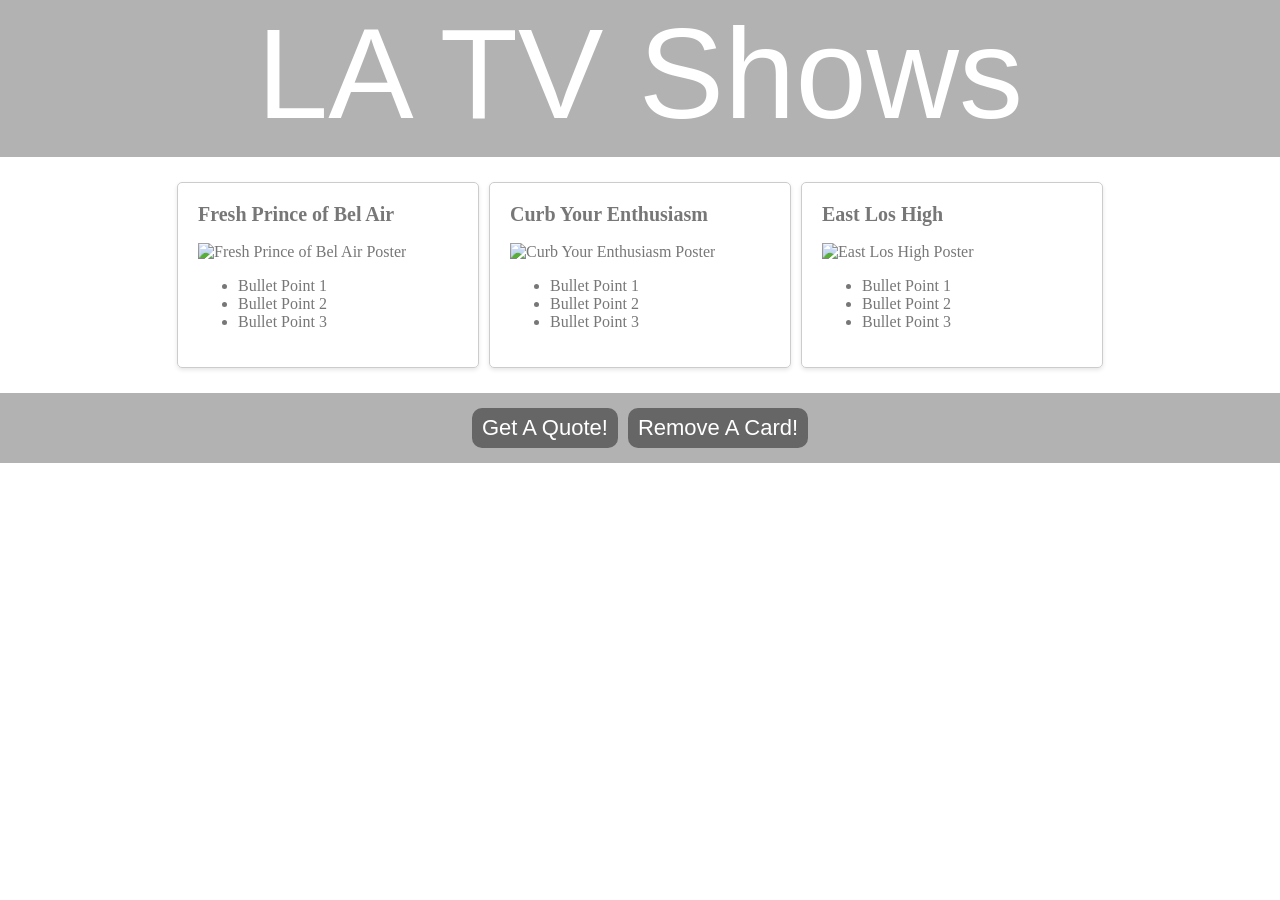
==== index.html @ cc1d1b3e "Initial commit" ====
<!doctype html>
<html>
  <head>
    <title>LA TV Shows | Home</title>
    <meta name="description" content="A Catalog of Shows Set in Los Angeles" />
    <link rel="stylesheet" href="style.css" />
    <script type="text/javascript" src="scripts.js"></script>
  </head>

  <body>
    <header class="main-header">
      <h1 class="title">LA TV Shows</h1>
    </header>
    <div id="card-container"></div>
    <div class="card" style="display: none">
      <div class="card-content">
        <h2>TV Show Title</h2>
        <img src="" alt="TV Show Poster" />
        <ul>
          <li>Bullet Point 1</li>
          <li>Bullet Point 2</li>
          <li>Bullet Point 3</li>
        </ul>
      </div>
    </div>
    <div class="footer">
      <button onclick="quoteAlert()">Get A Quote!</button>
      <button onclick="removeLastCard()">Remove A Card!</button>
    </div>
  </body>
</html>
---- style.css ----
html,
body {
  margin: 0;
  padding: 0;
}

.main-header {
  background-color: rgba(0, 0, 0, 0.3);
  padding-bottom: 10px;
}

.title {
  text-align: center;
  margin: 0;
  font-size: 8em;
  font-family: "Helvetica";
  font-weight: normal;
  color: white;
}

#card-container {
  display: flex;
  justify-content: center;
  margin: 20px;
}

.card {
  width: 300px;
  border: 1px solid #ccc;
  border-radius: 5px;
  box-shadow: 0 2px 4px rgba(0, 0, 0, 0.1);
  margin: 5px;
}

.card-content {
  padding: 20px;
  font-family: "Verdana";
  color: #777;
}

.card-content h2 {
  margin-top: 0;
  font-size: 20px;
}

.card img {
  width: 100%;
  height: auto;
}

.footer {
  display: flex;
  justify-content: center;
  background-color: rgba(0, 0, 0, 0.3);
  padding: 10px;
}

button {
  text-align: center;
  background-color: #666;
  border: none;
  padding-left: 10px;
  padding-right: 10px;
  height: 40px;
  border-radius: 10px;
  color: white;
  font-size: 22px;
  cursor: pointer;
  margin: 5px;
}
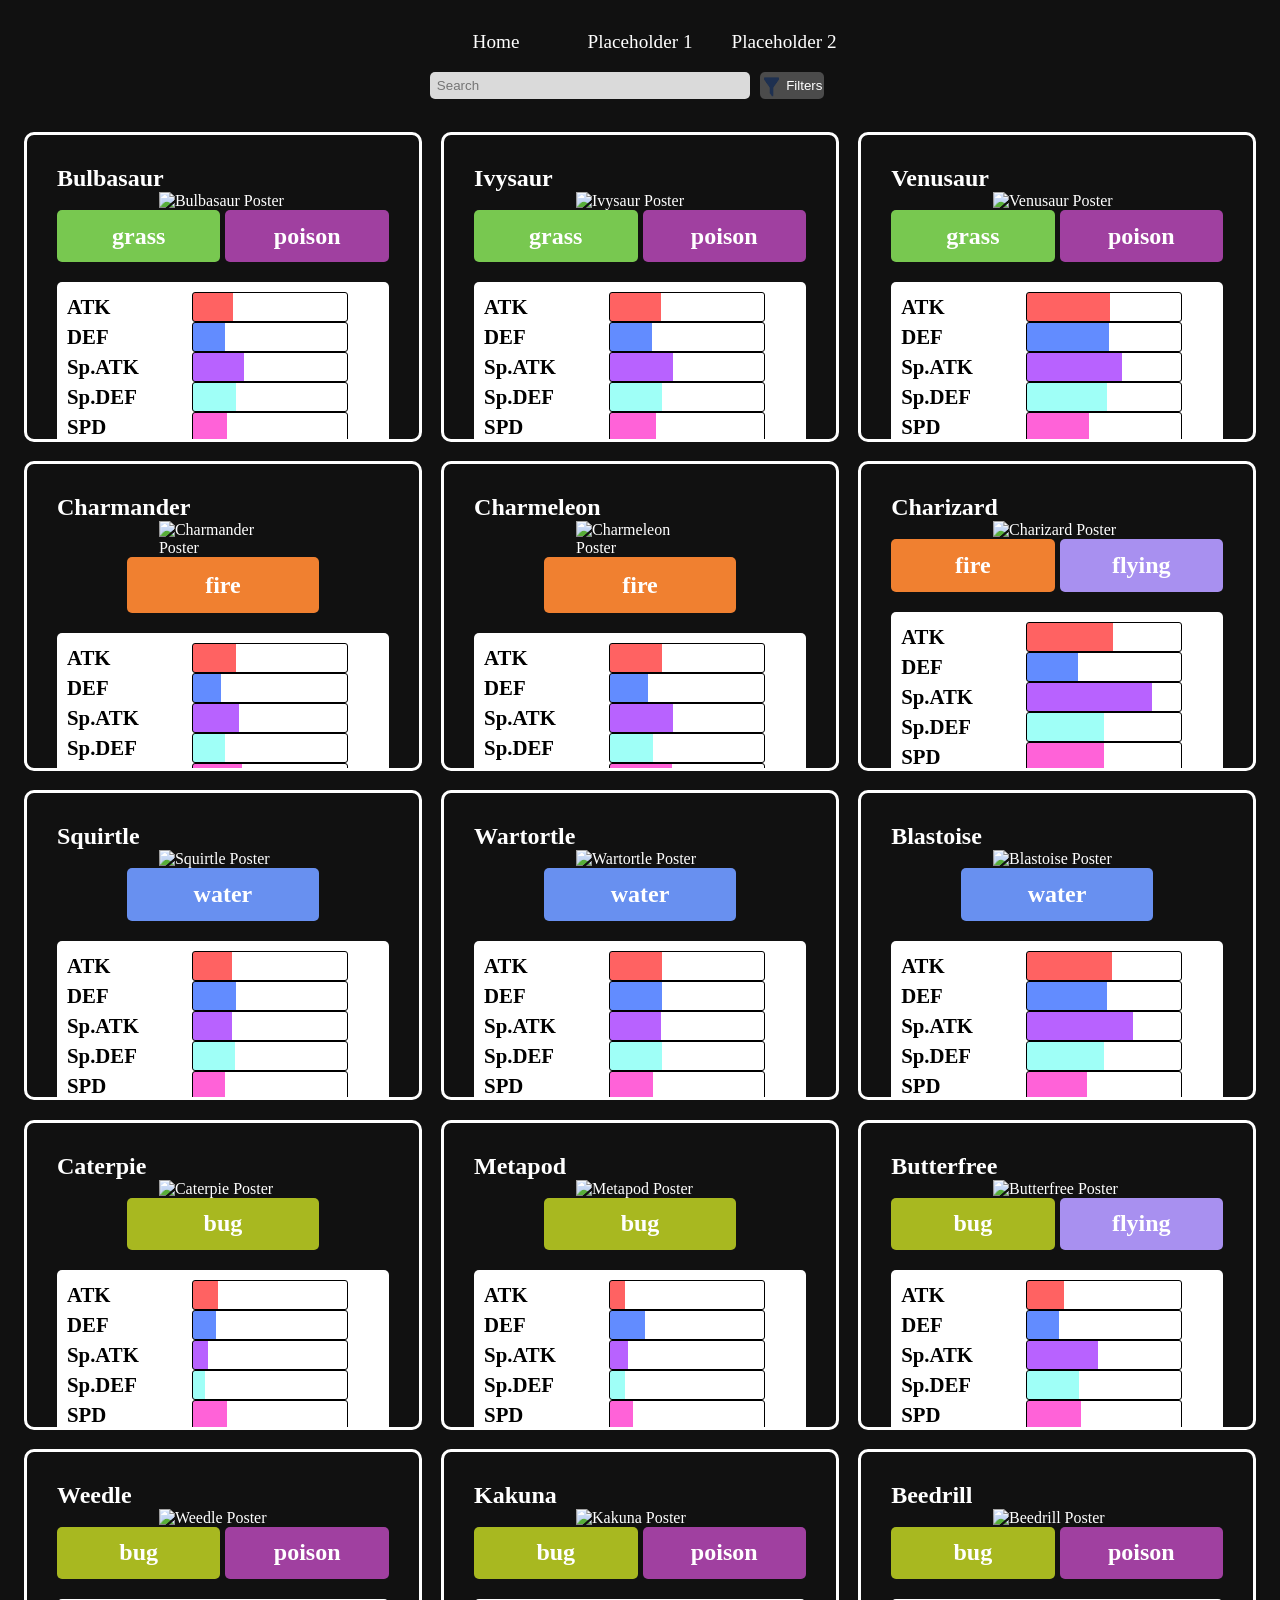
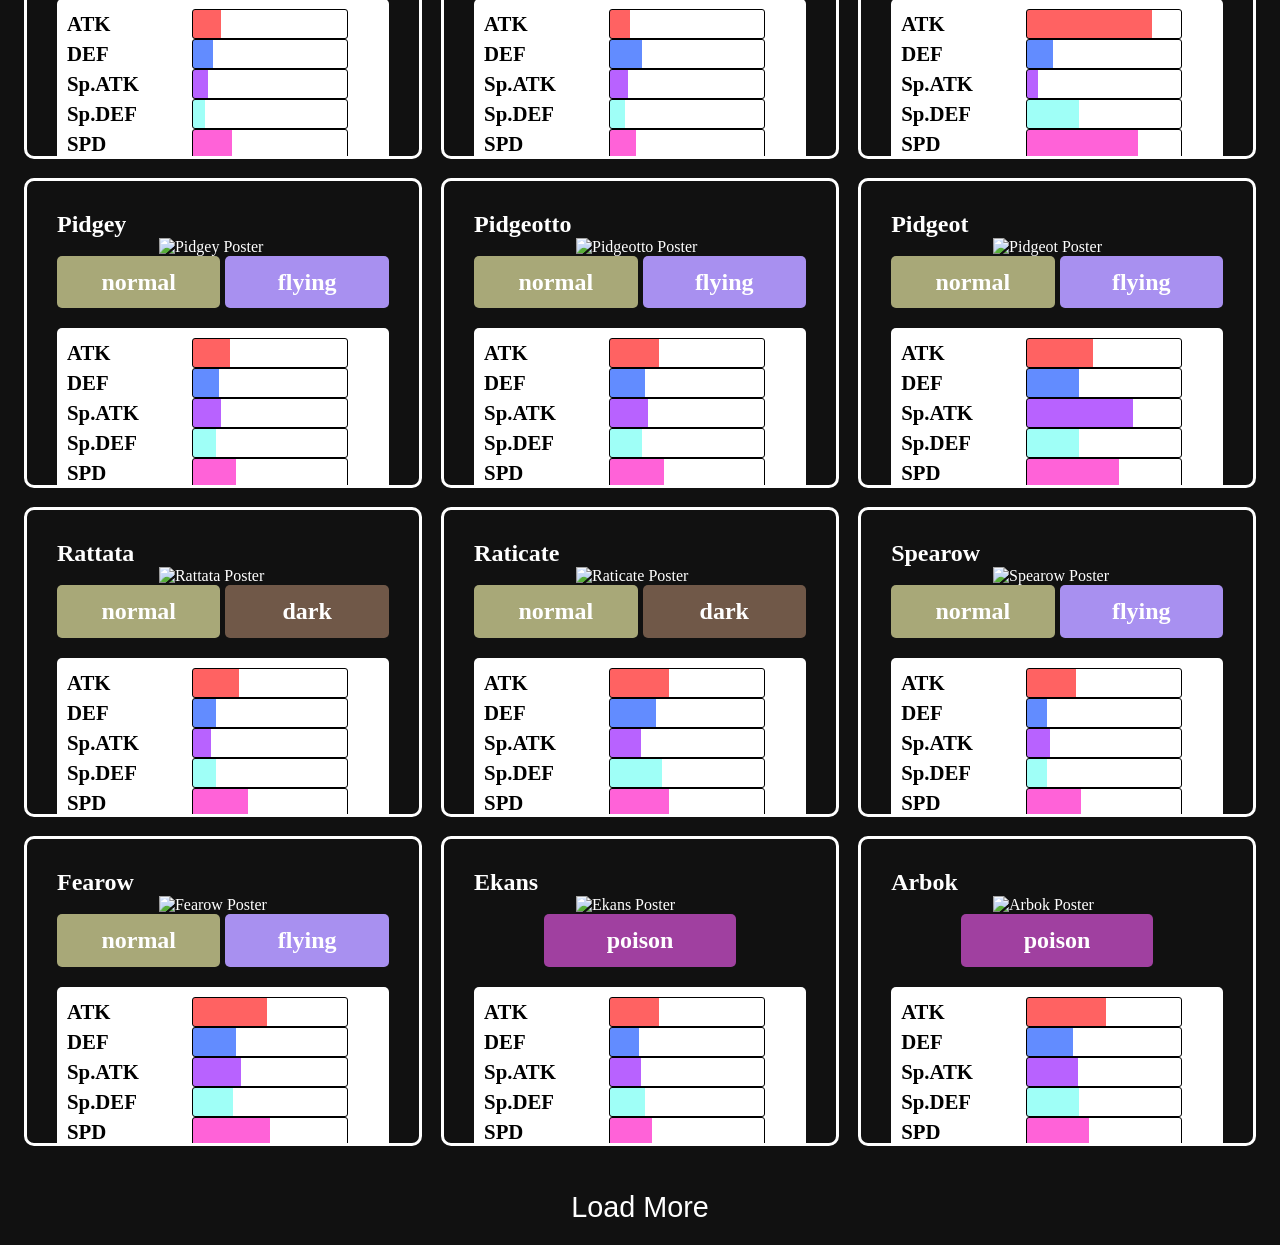
==== commit 471c930a: "renamed file" ====
--- a/index.html
+++ b/index.html
@@ -1,31 +1,116 @@
 <!doctype html>
 <html>
   <head>
-    <title>LA TV Shows | Home</title>
-    <meta name="description" content="A Catalog of Shows Set in Los Angeles" />
+    <title>Shop Pokemon</title>
+    <meta name="description" content="A Pokemon E-Commerce Website" />
     <link rel="stylesheet" href="style.css" />
-    <script type="text/javascript" src="scripts.js"></script>
+    <link rel="icon" type="image/png" href="assets/Favicon.png" />
   </head>
 
   <body>
     <header class="main-header">
-      <h1 class="title">LA TV Shows</h1>
+      <nav class = "navbar">
+        <p>Home</p>
+        <p>Placeholder 1</p>
+        <p>Placeholder 2</p>
+      </nav>
     </header>
+    <div class = "filter">
+      <input type = "text" class = "search-box" id = "search-bar" placeholder = "Search">
+      <button class = "hover-button"><img src = "assets/filter-solid.png" style = "height:100%; width:30%; background:transparent"/>Filters</button>
+      <div class="filter-options">
+        <div class = "generation">
+          <h2>Generation</h2>
+          <hr>
+          <ul>
+            <li><input type = "checkbox" name = "generation" value = "1">Generation 1</li>
+            <li><input type = "checkbox" name = "generation" value = "2">Generation 2</li>
+            <li><input type = "checkbox" name = "generation" value = "3">Generation 3</li>
+            <li><input type = "checkbox" name = "generation" value = "4">Generation 4</li>
+            <li><input type = "checkbox" name = "generation" value = "5">Generation 5</li>
+            <li><input type = "checkbox" name = "generation" value = "6">Generation 6</li>
+            <li><input type = "checkbox" name = "generation" value = "7">Generation 7</li>
+          </ul>
+        </div>
+        <div class = "elements">
+          <h2>Type</h2>
+          <hr>
+          <div class = "wrapper">
+            <ul>
+              <li><input type = "checkbox" name = "type" value = "normal">normal</li>
+              <li><input type = "checkbox" name = "type" value = "fire">fire</li>
+              <li><input type = "checkbox" name = "type" value = "water">water</li>
+              <li><input type = "checkbox" name = "type" value = "grass">grass</li>
+              <li><input type = "checkbox" name = "type" value = "electric">electric</li>
+              <li><input type = "checkbox" name = "type" value = "ice">ice</li>
+              <li><input type = "checkbox" name = "type" value = "fighting">fighting</li>
+              <li><input type = "checkbox" name = "type" value = "poison">poison</li>
+              <li><input type = "checkbox" name = "type" value = "ground">ground</li>
+              <li><input type = "checkbox" name = "type" value = "flying">flying</li>
+            </ul>
+            <ul>
+              <li><input type = "checkbox" name = "type" value = "psychic">psychic</li>
+              <li><input type = "checkbox" name = "type" value = "bug">bug</li>
+              <li><input type = "checkbox" name = "type" value = "rock">rock</li>
+              <li><input type = "checkbox" name = "type" value = "dragon">dragon</li>
+              <li><input type = "checkbox" name = "type" value = "ghost">ghost</li>
+              <li><input type = "checkbox" name = "type" value = "dark">dark</li>
+              <li><input type = "checkbox" name = "type" value = "steel">steel</li>
+              <li><input type = "checkbox" name = "type" value = "fairy">fairy</li>
+            </ul>
+          </div>
+        </div>
+        <div class = "misc">
+          <h2>Misc</h2>
+          <hr>
+          <ul>
+            <li><input type = "checkbox"></li>
+            <li><input type = "checkbox"></li>
+            <li><input type = "checkbox"></li>
+            <li><input type = "checkbox"></li>
+            <li><input type = "checkbox"></li>
+          </ul>
+        </div>
+      </div>
+    </div>
     <div id="card-container"></div>
     <div class="card" style="display: none">
       <div class="card-content">
-        <h2>TV Show Title</h2>
-        <img src="" alt="TV Show Poster" />
-        <ul>
-          <li>Bullet Point 1</li>
-          <li>Bullet Point 2</li>
-          <li>Bullet Point 3</li>
-        </ul>
+        <h2></h2>
+        <img src="" alt="TV Show Poster">
+        <div class = "type">
+          <div class="type1">
+            <h2></h2>
+          </div>
+          <div class="type2">
+            <h2></h2>
+          </div>
+        </div>
+        <div class="stats">
+          <div class="stat-box">
+            <h2>ATK</h2>
+            <div class = "atk"></div>
+          </div>
+          <div class="stat-box">
+            <h2>DEF</h2>
+            <div class = "def"></div>
+          </div>
+          <div class="stat-box">
+            <h2>Sp.ATK</h2>
+            <div class = "spatk"></div>
+          </div>
+          <div class="stat-box">
+            <h2>Sp.DEF</h2>
+            <div class = "spdef"></div>
+          </div>
+          <div class="stat-box">
+            <h2>SPD</h2>
+            <div class = "spd"></div>
+          </div>
+        </div>
       </div>
     </div>
-    <div class="footer">
-      <button onclick="quoteAlert()">Get A Quote!</button>
-      <button onclick="removeLastCard()">Remove A Card!</button>
-    </div>
+    <button onclick = "filter()" class = "load"><p>Load More</p></button>
+    <script type="text/javascript" src="scripts.js"></script>
   </body>
 </html>
--- a/style.css
+++ b/style.css
@@ -2,69 +2,251 @@
 body {
   margin: 0;
   padding: 0;
-}
-
-.main-header {
-  background-color: rgba(0, 0, 0, 0.3);
-  padding-bottom: 10px;
-}
-
-.title {
-  text-align: center;
+  overflow-x: hidden;
+  background: rgb(17, 17, 17);
+  display:flex;
+  justify-content:center;
+  align-items:center;
+  flex-direction:column;
+}
+
+* {
+  box-sizing: border-box;
   margin: 0;
-  font-size: 8em;
-  font-family: "Helvetica";
-  font-weight: normal;
+  padding: 0;
+}
+
+.navbar {
+  padding-top: 20px;
+  display: flex;
+  justify-content: center;
+  height: 7vh;
+  width: 100vw;
+  gap: 1em;
+}
+
+.navbar p {
+  font-size: clamp(0.8rem, 1.5vw, 1.2rem);
+  display: flex;
+  align-items: center;
+  height: 100%;
+  width: clamp(80px, 10%, 150px);
+  justify-content: center;
   color: white;
+  border-radius: 20px;
+}
+
+.navbar p:hover {
+  background: rgb(32, 32, 32);
 }
 
 #card-container {
-  display: flex;
-  justify-content: center;
-  margin: 20px;
+  display: grid;
+  margin: 1.5em;
+  gap: clamp(10px, 1.5vw, 20px);
+  width: calc(100% - 3em);
+  grid-template-columns: repeat(auto-fill, minmax(clamp(200px, 25vw, 300px), 1fr));
+  grid-template-rows: auto;
+  position: relative;
+  z-index: 1;
+  align-items: start;
+  min-height:50vh;
+}
+
+.card-wrapper {
+  position: relative;
+  height: clamp(250px, 25vw, 310px);
 }
 
 .card {
-  width: 300px;
-  border: 1px solid #ccc;
-  border-radius: 5px;
-  box-shadow: 0 2px 4px rgba(0, 0, 0, 0.1);
-  margin: 5px;
+  width: 100%;
+  border: rgb(255, 255, 255) solid 3px;
+  display: flex;
+  flex-direction: column;
+  align-items: center;
+  padding: clamp(6px, 1vw, 10px);
+  border-radius: 10px;
+  height: clamp(250px, 25vw, 310px);
+  overflow: hidden;
+  transition: box-shadow .2s ease, transform .2s ease, height .4s ease;
+  position: absolute;
+  top: 0;
+  left: 0;
+  right: 0;
+  z-index: 1;
+}
+
+.card:hover {
+  box-shadow:
+    0 0 15px rgb(255, 255, 255),
+    0 0 40px rgba(207, 207, 207, 0.5);
+  transform: scale(1.01);
+  z-index: 10;
+}
+
+.card.expand {
+  height: clamp(400px, 50vw, 520px);
+  width: 100%;
+  z-index: 10;
+  position: absolute;
+  overflow-y:hidden;
 }
 
 .card-content {
-  padding: 20px;
+  padding: clamp(10px, 2vw, 20px);
   font-family: "Verdana";
-  color: #777;
-}
-
-.card-content h2 {
-  margin-top: 0;
-  font-size: 20px;
+  color: #ffffff;
+  width: 100%;
 }
 
 .card img {
-  width: 100%;
+  width: clamp(80px, 10vw, 150px);
   height: auto;
-}
-
-.footer {
-  display: flex;
-  justify-content: center;
-  background-color: rgba(0, 0, 0, 0.3);
-  padding: 10px;
-}
-
-button {
-  text-align: center;
-  background-color: #666;
+  display: block;
+  margin: 0 auto;
+}
+
+.load {
+  height: clamp(50px, 7vw, 75px);
+  display: flex;
+  background: transparent;
+  justify-content: center;
+  align-items: center;
+  color: white;
+  font-size: clamp(1rem, 2.5vw, 1.8rem);
   border: none;
-  padding-left: 10px;
-  padding-right: 10px;
-  height: 40px;
-  border-radius: 10px;
+  border-radius: 25px;
+  width:15%;
+}
+
+.load:hover {
+  background:rgb(124, 124, 124);
+}
+
+.filter {
+  height: 5vh;
+  display: flex;
+  align-items: center;
+  justify-content: center;
+  position: relative;
+  z-index: 2;
+  width:100%;
+  overflow:visible;
+}
+
+.search-box {
+  background: #dadada;
+  border: none;
+  height: 60%;
+  width: clamp(150px, 25%, 400px);
+  border-radius: 5px;
+  padding: 0 0.5em;
+}
+
+.filter button {
+  border: none;
+  background: rgb(75, 75, 75);
   color: white;
-  font-size: 22px;
-  cursor: pointer;
-  margin: 5px;
-}
+  height: 60%;
+  width: clamp(40px, 5%, 80px);
+  border-radius: 5px;
+  margin-right: 2%;
+  display: flex;
+  align-items: center;
+  justify-content: center;
+  gap: 5px;
+  margin-left: 10px;
+}
+
+.filter button:hover {
+  background: rgb(105, 105, 105);
+}
+
+.filter-options {
+  position: absolute;
+  top: 100%;
+  left: 0;
+  width: 100%;
+  z-index: 2;
+  background: rgb(255, 255, 255);
+  display: none;
+  align-items:flex-start;
+  gap:200px;
+  justify-items: center;
+  padding:30px 100px;
+}
+
+.type {
+  display: flex;
+  justify-content: center;
+  align-items: center;
+  height: 20%;
+  width: 100%;
+  gap: 5px;
+}
+
+.type1, .type2 {
+  display: flex;
+  align-items: center;
+  justify-content: center;
+  height: 100%;
+  width: clamp(80px, 15vw, 200px);
+  border-radius: 5px;
+}
+
+.filter-options ul {
+  display: flex;
+  flex-direction: column;
+  list-style: none;
+  gap: 20px;
+}
+
+.filter-options li {
+  display: flex;
+  gap: 6px;
+  align-items: center;
+  font-size: clamp(0.9rem, 1.2vw, 1.2rem);
+}
+
+.wrapper {
+  display: flex;
+  justify-content: flex-start;
+  align-items: flex-start;
+  gap: clamp(10px, 2vw, 20px);
+}
+
+.elements, .generation, .misc {
+  display: flex;
+  flex-direction: column;
+  gap: 20px;
+  font-size: clamp(0.8rem, 1.2vw, 1rem);
+}
+
+
+.stats {
+  width: 100%;
+  margin-top: clamp(10px, 2vw, 20px);
+  background: white;
+  padding: clamp(6px, 1vw, 10px);
+  border-radius: 5px;
+}
+
+.stat-box {
+  width: 100%;
+  color: black;
+  display: flex;
+  justify-content: flex-start;
+  align-items: center;
+}
+
+.stat-box div {
+  border: 1px solid black;
+  width: 50%;
+  height: clamp(18px, 2.5vw, 30px);
+  border-radius: 3px;
+}
+
+.stat-box h2 {
+  width: 40%;
+  font-size: clamp(0.9rem, 1.8vw, 1.3rem);
+}
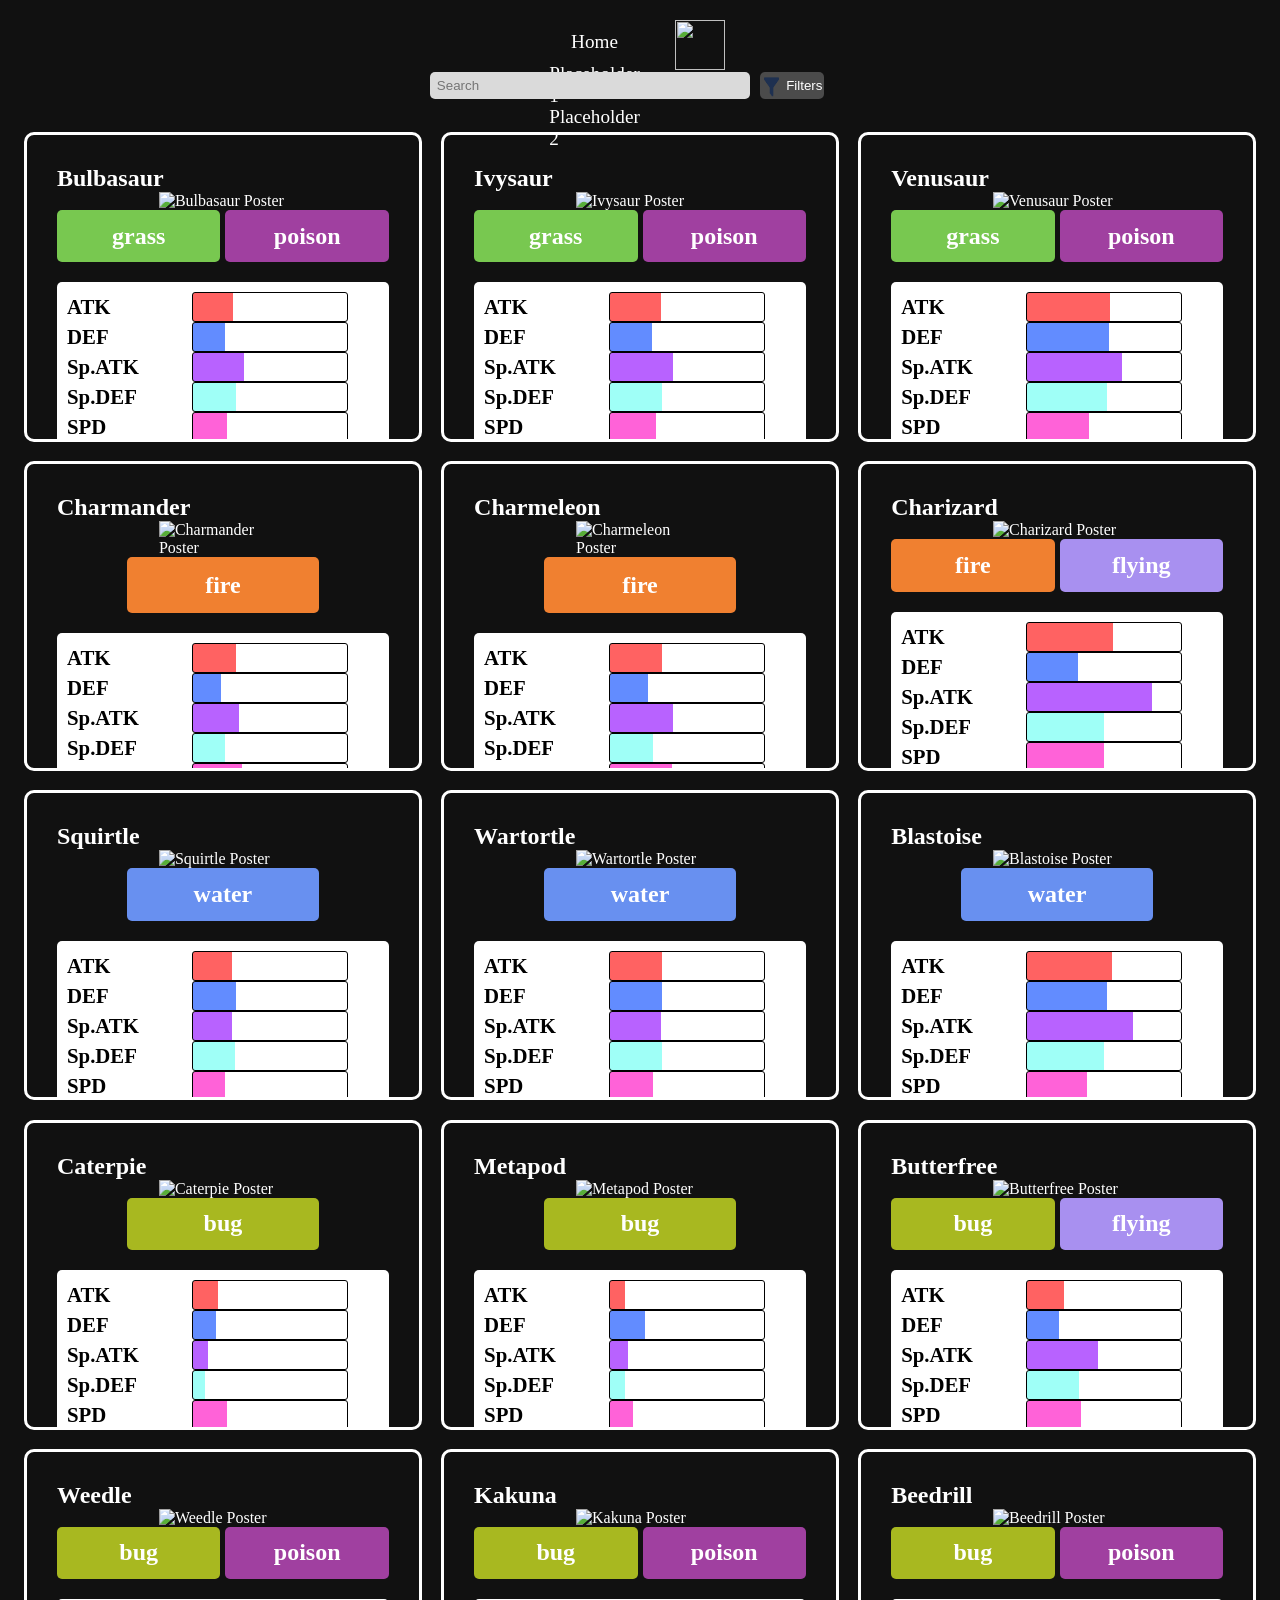
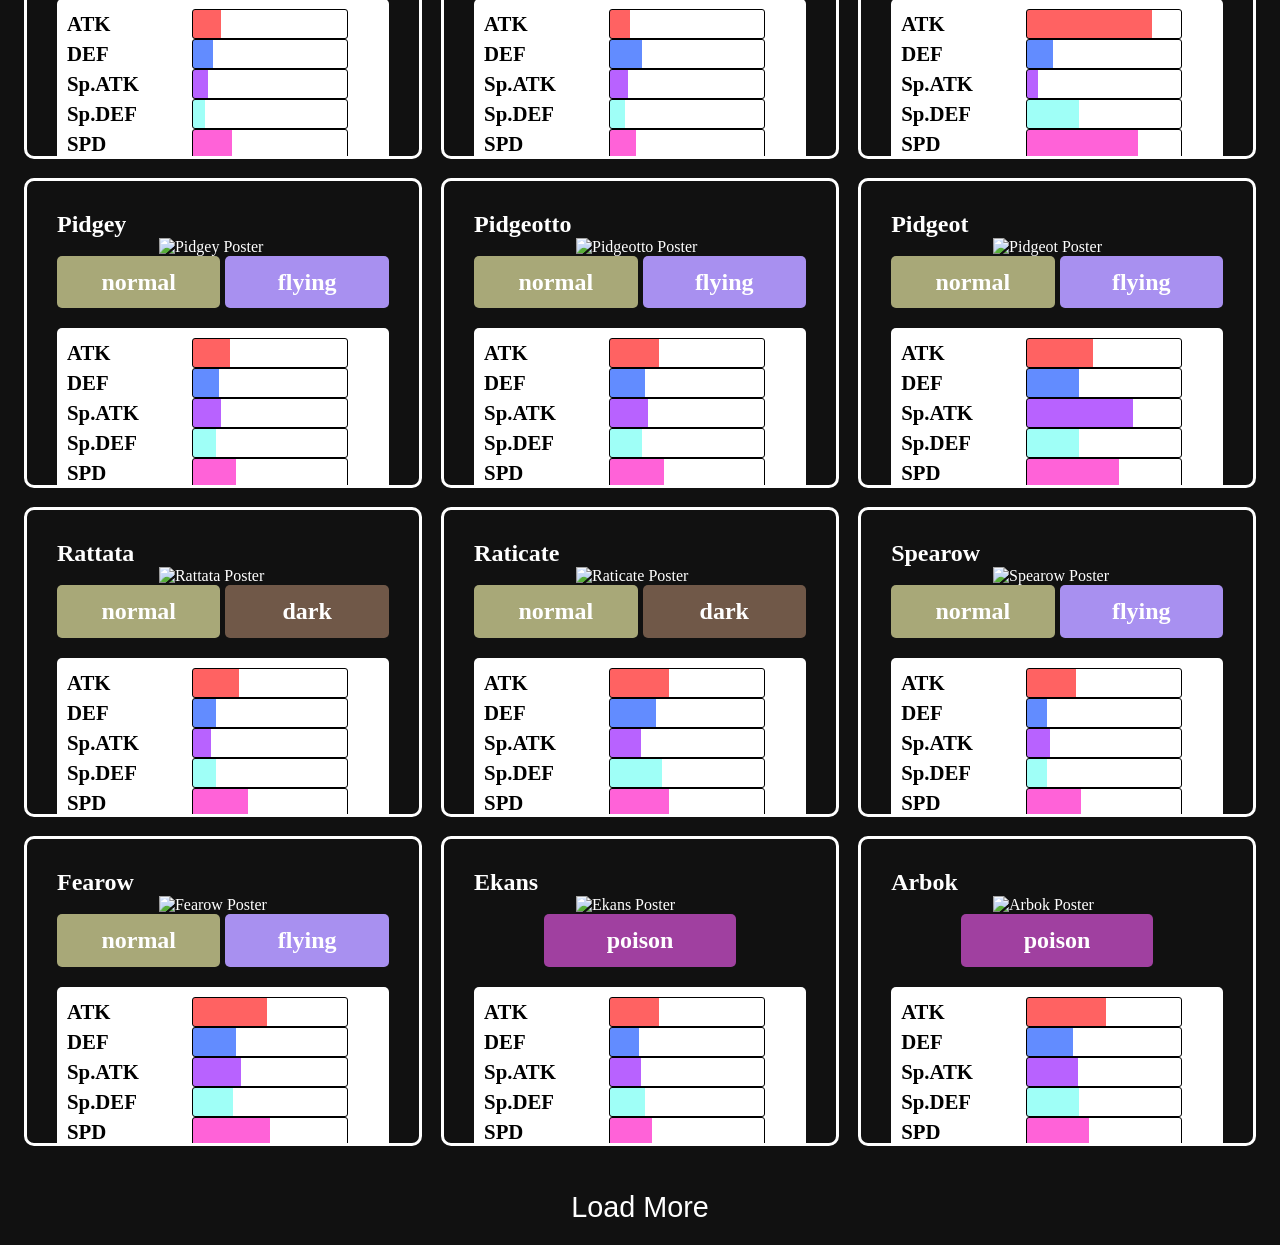
==== commit 88412089: "Changed filter checkboxes to buttons for cleaner design" ====
--- a/index.html
+++ b/index.html
@@ -10,65 +10,66 @@
   <body>
     <header class="main-header">
       <nav class = "navbar">
-        <p>Home</p>
-        <p>Placeholder 1</p>
-        <p>Placeholder 2</p>
+        <div class="heading">
+          <p>Home</p>
+          <p>Placeholder 1</p>
+          <p>Placeholder 2</p>
+        </div>
+        <div class="contact">
+          <a target = "_blank" href = "https://github.com/brandonlam2030/FindPokemon"><img src = "assets/github_logo.png" style="height: 50px; width:50px;"></a>
+        </div>
       </nav>
     </header>
     <div class = "filter">
       <input type = "text" class = "search-box" id = "search-bar" placeholder = "Search">
       <button class = "hover-button"><img src = "assets/filter-solid.png" style = "height:100%; width:30%; background:transparent"/>Filters</button>
       <div class="filter-options">
-        <div class = "generation">
+        <div class="generation">
           <h2>Generation</h2>
           <hr>
           <ul>
-            <li><input type = "checkbox" name = "generation" value = "1">Generation 1</li>
-            <li><input type = "checkbox" name = "generation" value = "2">Generation 2</li>
-            <li><input type = "checkbox" name = "generation" value = "3">Generation 3</li>
-            <li><input type = "checkbox" name = "generation" value = "4">Generation 4</li>
-            <li><input type = "checkbox" name = "generation" value = "5">Generation 5</li>
-            <li><input type = "checkbox" name = "generation" value = "6">Generation 6</li>
-            <li><input type = "checkbox" name = "generation" value = "7">Generation 7</li>
+            <li><button class="chip" data-name="generation" data-value="1">Generation 1</button></li>
+            <li><button class="chip" data-name="generation" data-value="2">Generation 2</button></li>
+            <li><button class="chip" data-name="generation" data-value="3">Generation 3</button></li>
+            <li><button class="chip" data-name="generation" data-value="4">Generation 4</button></li>
+            <li><button class="chip" data-name="generation" data-value="5">Generation 5</button></li>
+            <li><button class="chip" data-name="generation" data-value="6">Generation 6</button></li>
+            <li><button class="chip" data-name="generation" data-value="7">Generation 7</button></li>
           </ul>
         </div>
-        <div class = "elements">
+        <div class="elements">
           <h2>Type</h2>
           <hr>
-          <div class = "wrapper">
+          <div class="wrapper">
             <ul>
-              <li><input type = "checkbox" name = "type" value = "normal">normal</li>
-              <li><input type = "checkbox" name = "type" value = "fire">fire</li>
-              <li><input type = "checkbox" name = "type" value = "water">water</li>
-              <li><input type = "checkbox" name = "type" value = "grass">grass</li>
-              <li><input type = "checkbox" name = "type" value = "electric">electric</li>
-              <li><input type = "checkbox" name = "type" value = "ice">ice</li>
-              <li><input type = "checkbox" name = "type" value = "fighting">fighting</li>
-              <li><input type = "checkbox" name = "type" value = "poison">poison</li>
-              <li><input type = "checkbox" name = "type" value = "ground">ground</li>
-              <li><input type = "checkbox" name = "type" value = "flying">flying</li>
+              <li><button class="chip normal" data-name="type" data-value="normal">normal</button></li>
+              <li><button class="chip fire" data-name="type" data-value="fire">fire</button></li>
+              <li><button class="chip water" data-name="type" data-value="water">water</button></li>
+              <li><button class="chip grass" data-name="type" data-value="grass">grass</button></li>
+              <li><button class="chip electric" data-name="type" data-value="electric">electric</button></li>
+              <li><button class="chip ice" data-name="type" data-value="ice">ice</button></li>
+              <li><button class="chip fighting" data-name="type" data-value="fighting">fighting</button></li>
+              <li><button class="chip poison" data-name="type" data-value="poison">poison</button></li>
+              <li><button class="chip ground" data-name="type" data-value="ground">ground</button></li>
+              <li><button class="chip flying" data-name="type" data-value="flying">flying</button></li>
             </ul>
             <ul>
-              <li><input type = "checkbox" name = "type" value = "psychic">psychic</li>
-              <li><input type = "checkbox" name = "type" value = "bug">bug</li>
-              <li><input type = "checkbox" name = "type" value = "rock">rock</li>
-              <li><input type = "checkbox" name = "type" value = "dragon">dragon</li>
-              <li><input type = "checkbox" name = "type" value = "ghost">ghost</li>
-              <li><input type = "checkbox" name = "type" value = "dark">dark</li>
-              <li><input type = "checkbox" name = "type" value = "steel">steel</li>
-              <li><input type = "checkbox" name = "type" value = "fairy">fairy</li>
+              <li><button class="chip psychic" data-name="type" data-value="psychic">psychic</button></li>
+              <li><button class="chip bug" data-name="type" data-value="bug">bug</button></li>
+              <li><button class="chip rock" data-name="type" data-value="rock">rock</button></li>
+              <li><button class="chip dragon" data-name="type" data-value="dragon">dragon</button></li>
+              <li><button class="chip ghost" data-name="type" data-value="ghost">ghost</button></li>
+              <li><button class="chip dark" data-name="type" data-value="dark">dark</button></li>
+              <li><button class="chip steel" data-name="type" data-value="steel">steel</button></li>
+              <li><button class="chip fairy" data-name="type" data-value="fairy">fairy</button></li>
             </ul>
           </div>
         </div>
-        <div class = "misc">
+        <div class="misc">
           <h2>Misc</h2>
           <hr>
           <ul>
-            <li><input type = "checkbox"></li>
-            <li><input type = "checkbox"></li>
-            <li><input type = "checkbox"></li>
-            <li><input type = "checkbox"></li>
-            <li><input type = "checkbox"></li>
+            <li><button class="chip is_legendary" data-name="is_legendary" data-value="1">Legendary</button></li>
           </ul>
         </div>
       </div>
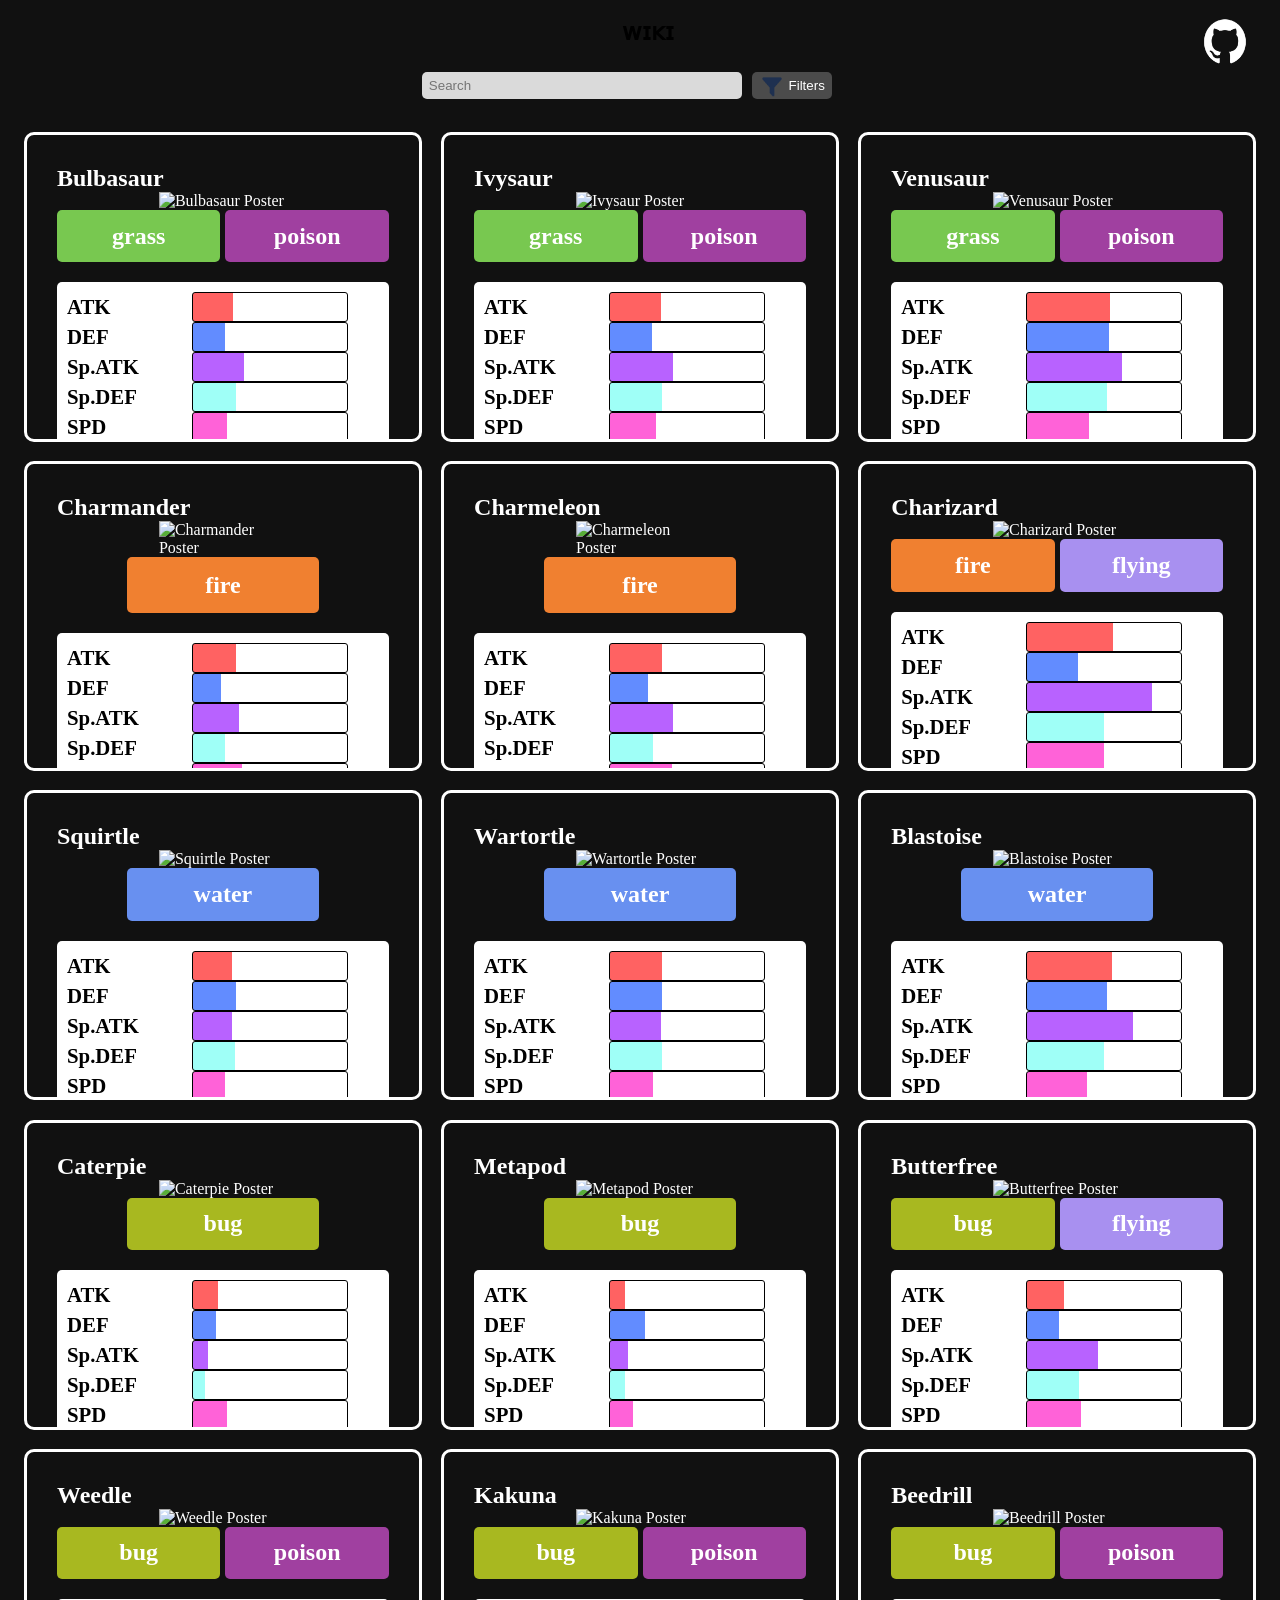
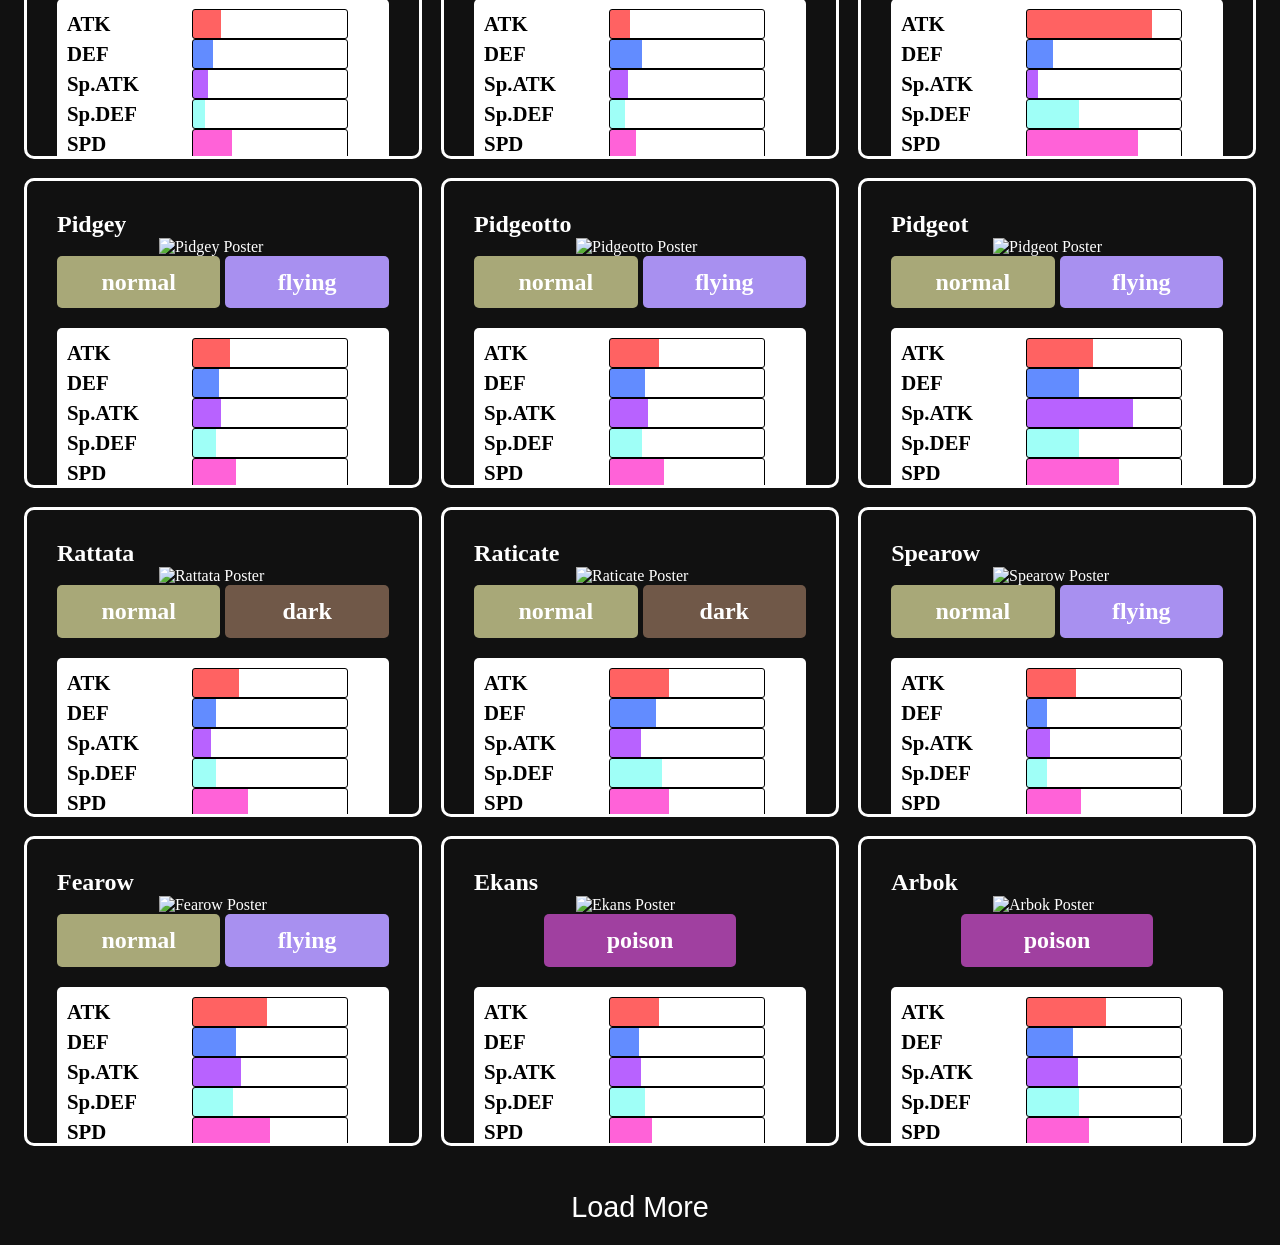
==== commit e240b135: "Added clear filters and filter count" ====
--- a/index.html
+++ b/index.html
@@ -1,8 +1,8 @@
 <!doctype html>
 <html>
   <head>
-    <title>Shop Pokemon</title>
-    <meta name="description" content="A Pokemon E-Commerce Website" />
+    <title>Poke Wiki</title>
+    <meta name="description" content="A Pokemon Catalogue Website" />
     <link rel="stylesheet" href="style.css" />
     <link rel="icon" type="image/png" href="assets/Favicon.png" />
   </head>
@@ -11,9 +11,8 @@
     <header class="main-header">
       <nav class = "navbar">
         <div class="heading">
-          <p>Home</p>
-          <p>Placeholder 1</p>
-          <p>Placeholder 2</p>
+          <img src = "assets/page-logo.png" style = "height:200%;">
+          <h1>ᴡɪᴋɪ</h1>
         </div>
         <div class="contact">
           <a target = "_blank" href = "https://github.com/brandonlam2030/FindPokemon"><img src = "assets/github_logo.png" style="height: 50px; width:50px;"></a>
@@ -21,56 +20,62 @@
       </nav>
     </header>
     <div class = "filter">
-      <input type = "text" class = "search-box" id = "search-bar" placeholder = "Search">
+      <input type = "text" class = "search-box" id = "search-bar" placeholder = "Search" autocomplete = "off">
       <button class = "hover-button"><img src = "assets/filter-solid.png" style = "height:100%; width:30%; background:transparent"/>Filters</button>
       <div class="filter-options">
-        <div class="generation">
-          <h2>Generation</h2>
-          <hr>
-          <ul>
-            <li><button class="chip" data-name="generation" data-value="1">Generation 1</button></li>
-            <li><button class="chip" data-name="generation" data-value="2">Generation 2</button></li>
-            <li><button class="chip" data-name="generation" data-value="3">Generation 3</button></li>
-            <li><button class="chip" data-name="generation" data-value="4">Generation 4</button></li>
-            <li><button class="chip" data-name="generation" data-value="5">Generation 5</button></li>
-            <li><button class="chip" data-name="generation" data-value="6">Generation 6</button></li>
-            <li><button class="chip" data-name="generation" data-value="7">Generation 7</button></li>
-          </ul>
-        </div>
-        <div class="elements">
-          <h2>Type</h2>
-          <hr>
-          <div class="wrapper">
+        <div class="upper">
+          <div class="generation">
+            <h2>Generation</h2>
+            <hr>
             <ul>
-              <li><button class="chip normal" data-name="type" data-value="normal">normal</button></li>
-              <li><button class="chip fire" data-name="type" data-value="fire">fire</button></li>
-              <li><button class="chip water" data-name="type" data-value="water">water</button></li>
-              <li><button class="chip grass" data-name="type" data-value="grass">grass</button></li>
-              <li><button class="chip electric" data-name="type" data-value="electric">electric</button></li>
-              <li><button class="chip ice" data-name="type" data-value="ice">ice</button></li>
-              <li><button class="chip fighting" data-name="type" data-value="fighting">fighting</button></li>
-              <li><button class="chip poison" data-name="type" data-value="poison">poison</button></li>
-              <li><button class="chip ground" data-name="type" data-value="ground">ground</button></li>
-              <li><button class="chip flying" data-name="type" data-value="flying">flying</button></li>
+              <li><button class="chip" data-name="generation" data-value="1">Generation 1</button></li>
+              <li><button class="chip" data-name="generation" data-value="2">Generation 2</button></li>
+              <li><button class="chip" data-name="generation" data-value="3">Generation 3</button></li>
+              <li><button class="chip" data-name="generation" data-value="4">Generation 4</button></li>
+              <li><button class="chip" data-name="generation" data-value="5">Generation 5</button></li>
+              <li><button class="chip" data-name="generation" data-value="6">Generation 6</button></li>
+              <li><button class="chip" data-name="generation" data-value="7">Generation 7</button></li>
             </ul>
+          </div>
+          <div class="elements">
+            <h2>Type</h2>
+            <hr>
+            <div class="wrapper">
+              <ul>
+                <li><button class="chip normal" data-name="type" data-value="normal">normal</button></li>
+                <li><button class="chip fire" data-name="type" data-value="fire">fire</button></li>
+                <li><button class="chip water" data-name="type" data-value="water">water</button></li>
+                <li><button class="chip grass" data-name="type" data-value="grass">grass</button></li>
+                <li><button class="chip electric" data-name="type" data-value="electric">electric</button></li>
+                <li><button class="chip ice" data-name="type" data-value="ice">ice</button></li>
+                <li><button class="chip fighting" data-name="type" data-value="fighting">fighting</button></li>
+                <li><button class="chip poison" data-name="type" data-value="poison">poison</button></li>
+                <li><button class="chip ground" data-name="type" data-value="ground">ground</button></li>
+                <li><button class="chip flying" data-name="type" data-value="flying">flying</button></li>
+              </ul>
+              <ul>
+                <li><button class="chip psychic" data-name="type" data-value="psychic">psychic</button></li>
+                <li><button class="chip bug" data-name="type" data-value="bug">bug</button></li>
+                <li><button class="chip rock" data-name="type" data-value="rock">rock</button></li>
+                <li><button class="chip dragon" data-name="type" data-value="dragon">dragon</button></li>
+                <li><button class="chip ghost" data-name="type" data-value="ghost">ghost</button></li>
+                <li><button class="chip dark" data-name="type" data-value="dark">dark</button></li>
+                <li><button class="chip steel" data-name="type" data-value="steel">steel</button></li>
+                <li><button class="chip fairy" data-name="type" data-value="fairy">fairy</button></li>
+              </ul>
+            </div>
+          </div>
+          <div class="misc">
+            <h2>Misc</h2>
+            <hr>
             <ul>
-              <li><button class="chip psychic" data-name="type" data-value="psychic">psychic</button></li>
-              <li><button class="chip bug" data-name="type" data-value="bug">bug</button></li>
-              <li><button class="chip rock" data-name="type" data-value="rock">rock</button></li>
-              <li><button class="chip dragon" data-name="type" data-value="dragon">dragon</button></li>
-              <li><button class="chip ghost" data-name="type" data-value="ghost">ghost</button></li>
-              <li><button class="chip dark" data-name="type" data-value="dark">dark</button></li>
-              <li><button class="chip steel" data-name="type" data-value="steel">steel</button></li>
-              <li><button class="chip fairy" data-name="type" data-value="fairy">fairy</button></li>
+              <li><button class="chip is_legendary" data-name="is_legendary" data-value="1">Legendary</button></li>
             </ul>
           </div>
         </div>
-        <div class="misc">
-          <h2>Misc</h2>
-          <hr>
-          <ul>
-            <li><button class="chip is_legendary" data-name="is_legendary" data-value="1">Legendary</button></li>
-          </ul>
+        <div class="lower">
+          <h3 id = "filter-count">Filters</h3>
+          <button id = "clear" onclick = "clearFilters()">Clear Filters</button>
         </div>
       </div>
     </div>
--- a/style.css
+++ b/style.css
@@ -3,11 +3,14 @@
   margin: 0;
   padding: 0;
   overflow-x: hidden;
-  background: rgb(17, 17, 17);
+  background: #111111;
   display:flex;
   justify-content:center;
   align-items:center;
   flex-direction:column;
+  ::-webkit-scrollbar {
+    display: none;
+  }
 }
 
 * {
@@ -17,20 +20,23 @@
 }
 
 .navbar {
-  padding-top: 20px;
-  display: flex;
-  justify-content: center;
+  position: relative;
+  display: flex;
+  justify-content: center;
+  align-items: center;
   height: 7vh;
   width: 100vw;
-  gap: 1em;
-}
-
-.navbar p {
+}
+
+
+
+
+.heading p {
   font-size: clamp(0.8rem, 1.5vw, 1.2rem);
   display: flex;
   align-items: center;
   height: 100%;
-  width: clamp(80px, 10%, 150px);
+  width: clamp(80px, 30%, 150px);
   justify-content: center;
   color: white;
   border-radius: 20px;
@@ -39,6 +45,26 @@
 .navbar p:hover {
   background: rgb(32, 32, 32);
 }
+
+
+
+.heading {
+ display: flex;
+  justify-content: center;
+  align-items: center;
+  height: 100%;
+  width:100%;
+}
+
+.contact { 
+  position: absolute;
+  right: 30px;
+  top: 70%;
+  transform: translateY(-50%);
+}
+
+
+
 
 #card-container {
   display: grid;
@@ -50,7 +76,7 @@
   position: relative;
   z-index: 1;
   align-items: start;
-  min-height:50vh;
+  min-height:70vh;
 }
 
 .card-wrapper {
@@ -148,7 +174,7 @@
   background: rgb(75, 75, 75);
   color: white;
   height: 60%;
-  width: clamp(40px, 5%, 80px);
+  width: clamp(80px, 5%, 120px);
   border-radius: 5px;
   margin-right: 2%;
   display: flex;
@@ -161,6 +187,9 @@
 .filter button:hover {
   background: rgb(105, 105, 105);
 }
+
+
+
 
 .filter-options {
   position: absolute;
@@ -173,7 +202,33 @@
   align-items:flex-start;
   gap:200px;
   justify-items: center;
-  padding:30px 100px;
+  padding:30px 100px; 
+}
+
+
+.filter-options button {
+  height: 32px;
+  padding: 0 12px;
+  width: 100%;
+  background: rgb(50, 50, 50);
+  color: white;
+  border: 1px solid rgb(100, 100, 100);
+  border-radius: 99px;
+  font-size: clamp(0.8rem, 1vw, 0.95rem);
+  cursor: pointer;
+  display: flex;
+  justify-content: center;
+  align-items: center;
+  min-width:200px;
+}
+
+.filter-options button:hover {
+  background: rgb(80, 80, 80);
+}
+
+.filter-options button.active {
+  background-color:white;
+  color:black;
 }
 
 .type {
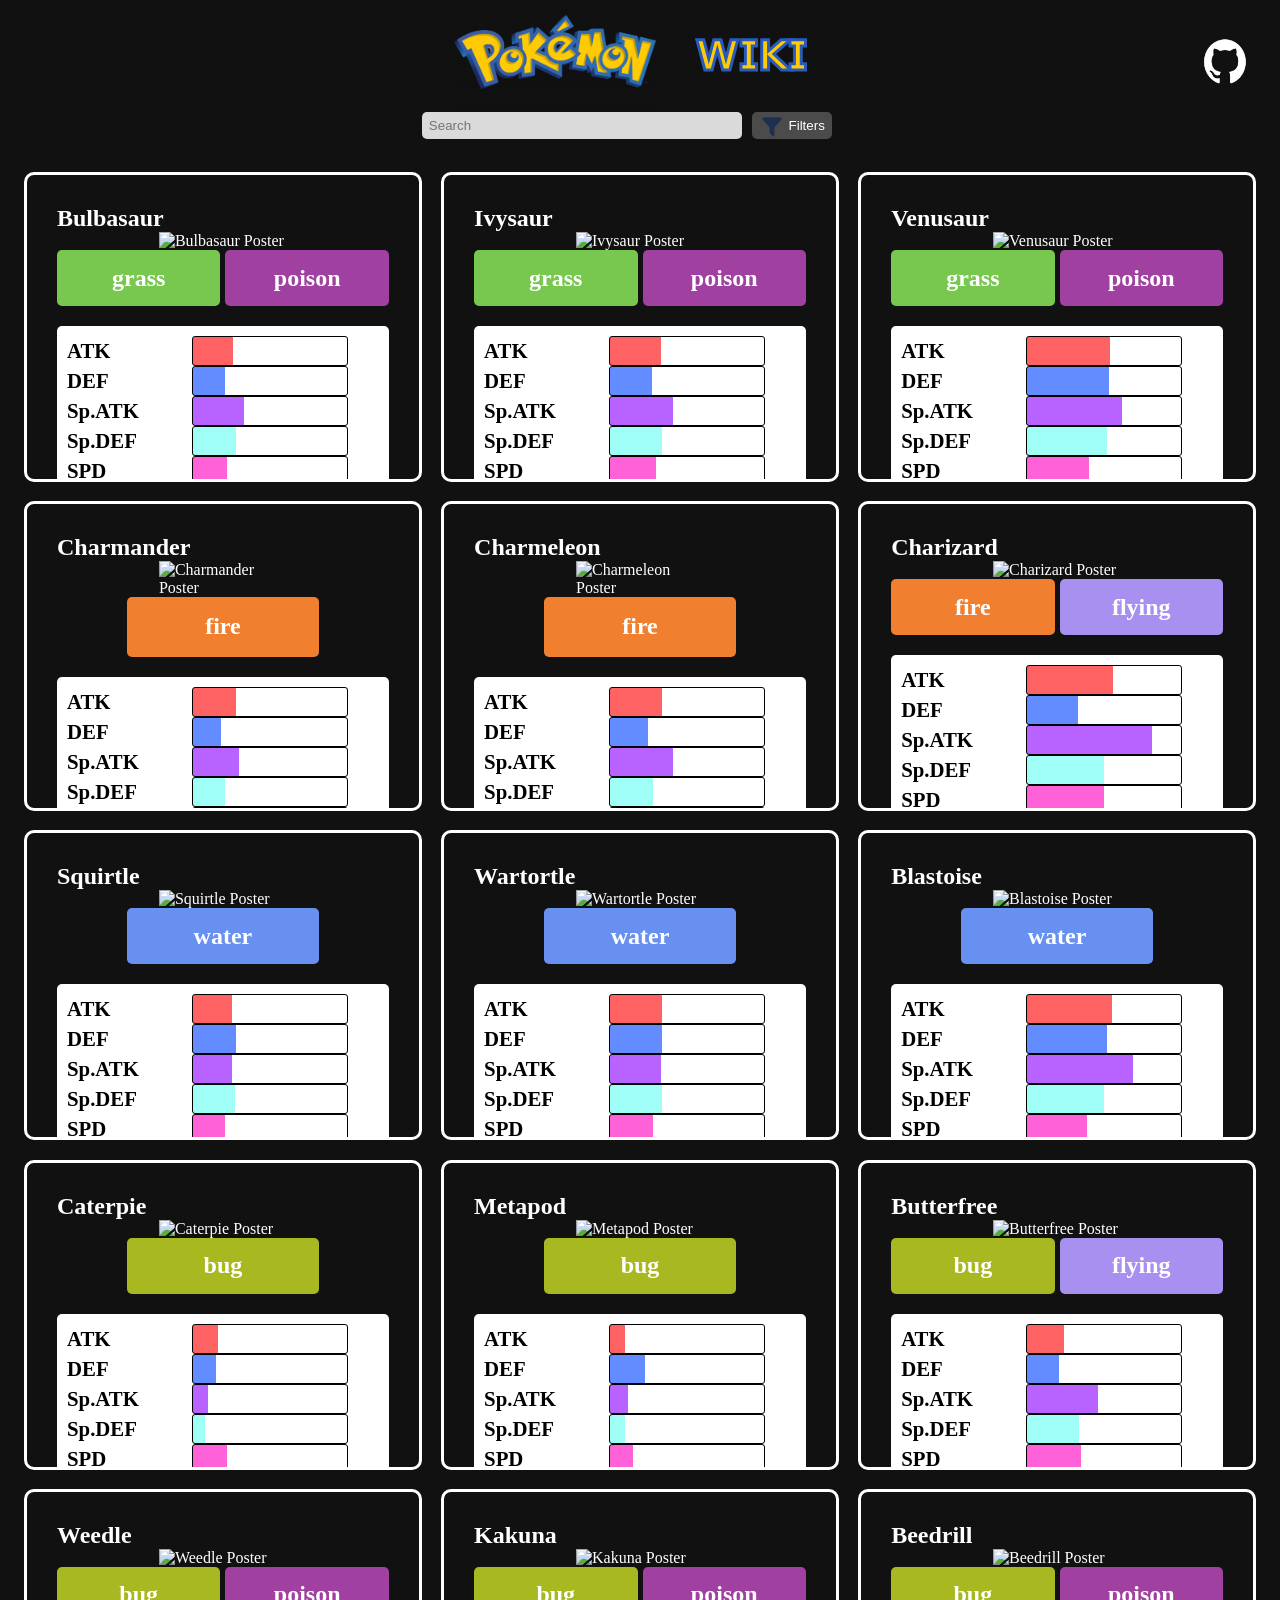
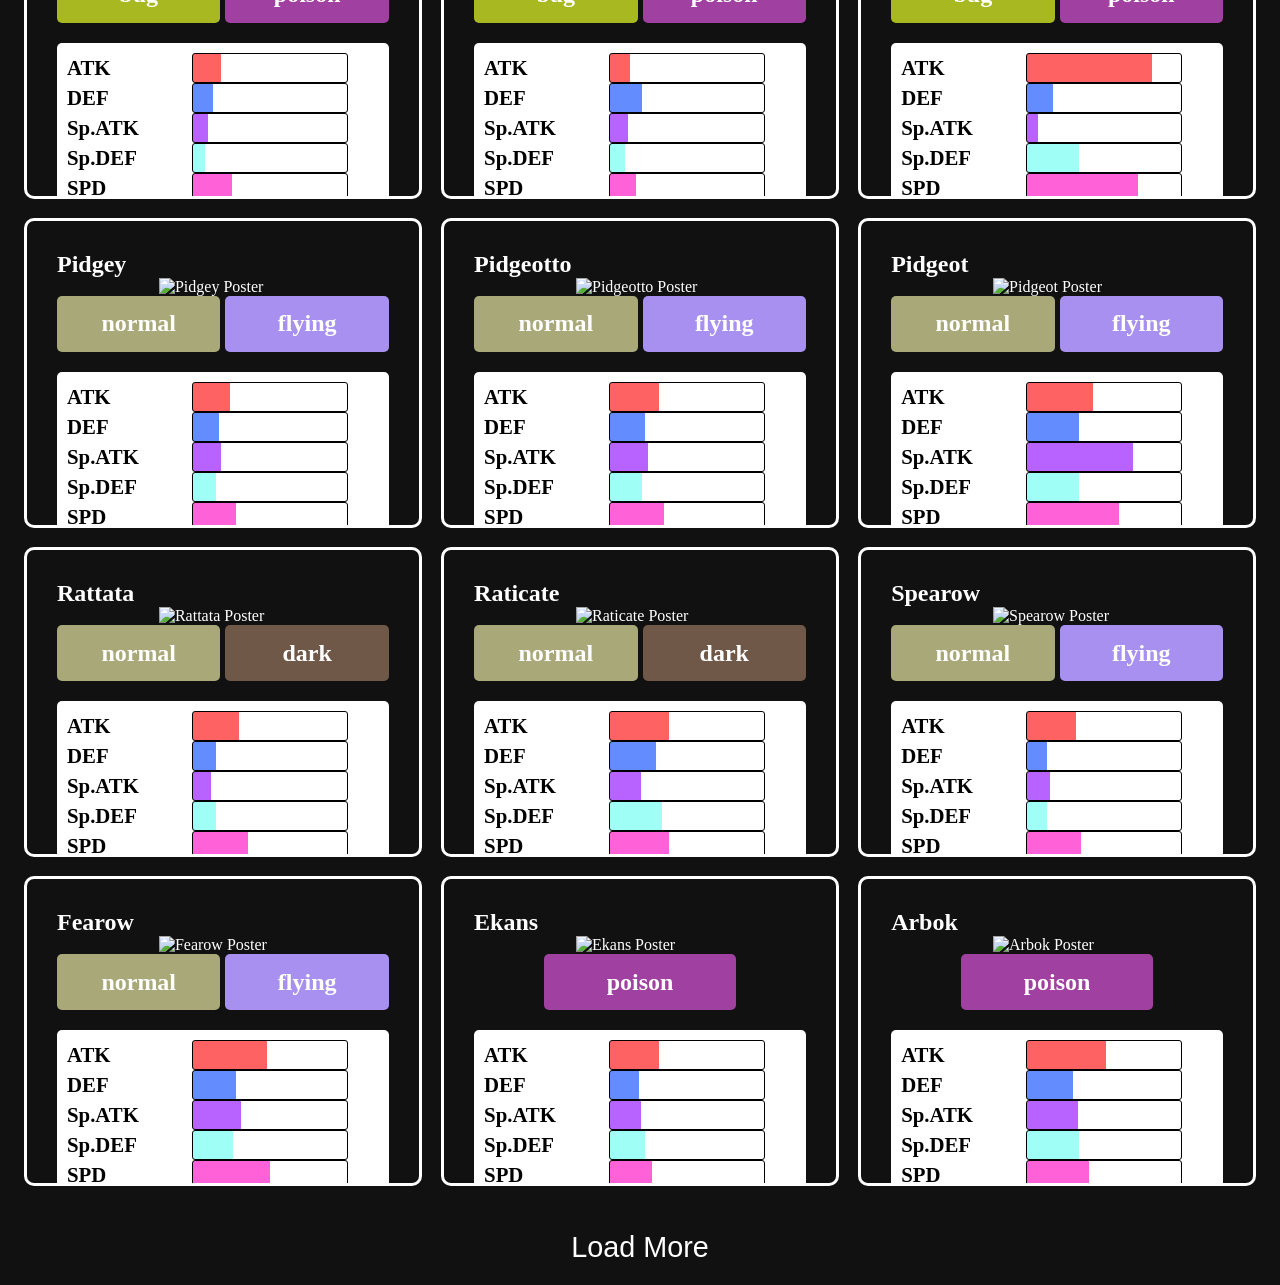
==== commit 85e4451a: "Added shop button" ====
--- a/index.html
+++ b/index.html
@@ -114,6 +114,9 @@
             <div class = "spd"></div>
           </div>
         </div>
+        <div class="shop">
+          <a target = "_blank" href = "https://www.tcgplayer.com/search/all/product?q=bulbasaur+&view=grid">Buy a card</a>
+        </div>
       </div>
     </div>
     <button onclick = "filter()" class = "load"><p>Load More</p></button>
--- a/style.css
+++ b/style.css
@@ -26,20 +26,24 @@
   align-items: center;
   height: 7vh;
   width: 100vw;
-}
-
-
-
-
-.heading p {
-  font-size: clamp(0.8rem, 1.5vw, 1.2rem);
+  margin:20px 0;
+
+}
+
+
+
+
+.heading h1 {
+  font-size: clamp(3rem, 4.1vw, 5rem);
   display: flex;
   align-items: center;
   height: 100%;
   width: clamp(80px, 30%, 150px);
   justify-content: center;
-  color: white;
+  color: rgb(255, 203, 5);
   border-radius: 20px;
+  -webkit-text-stroke: 3px rgb(41, 91, 189);
+  margin-left:20px;
 }
 
 .navbar p:hover {
@@ -197,14 +201,46 @@
   left: 0;
   width: 100%;
   z-index: 2;
-  background: rgb(255, 255, 255);
+  background: rgb(189, 189, 189);
   display: none;
+  flex-direction:column;
+  align-items:flex-start;
+  justify-items: center;
+  gap:30px;
+}
+
+.upper {
+  display:flex;
+  justify-content:center;
   align-items:flex-start;
   gap:200px;
-  justify-items: center;
-  padding:30px 100px; 
-}
-
+  padding:30px 100px;
+  width:100%;
+}
+
+.lower {
+  border-top:solid 2px rgb(172, 172, 172);
+  display:flex;
+  justify-content: space-between;
+  width:100%;
+  height:clamp(50px, 60px, 120px);
+  align-items:center;
+  position:relative;
+  padding:20px;
+}
+
+#clear {
+  position:absolute;
+  right:0;
+  width:clamp(5%, 20%, 40%);
+  height:clamp(60%, 70%, 75%);
+}
+
+
+.lower h3 { 
+  left:47%;
+  position:absolute;
+}
 
 .filter-options button {
   height: 32px;
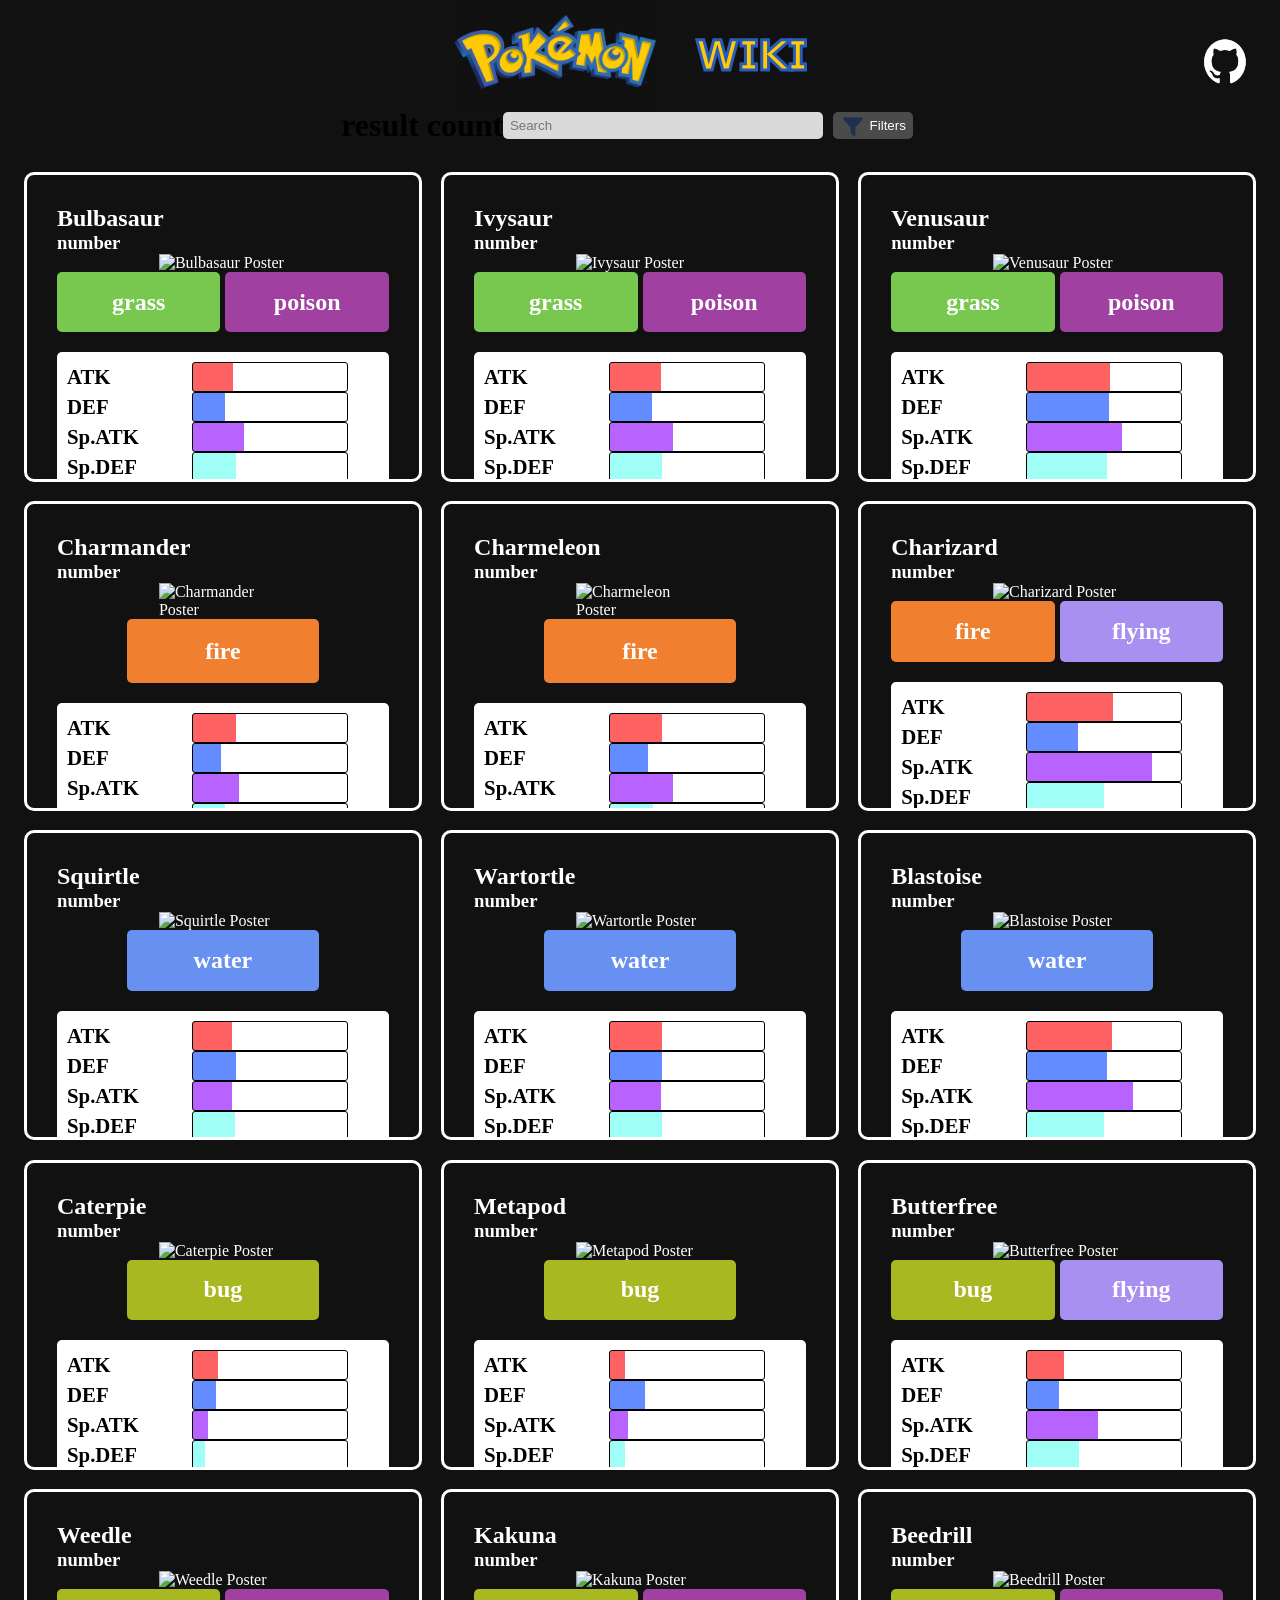
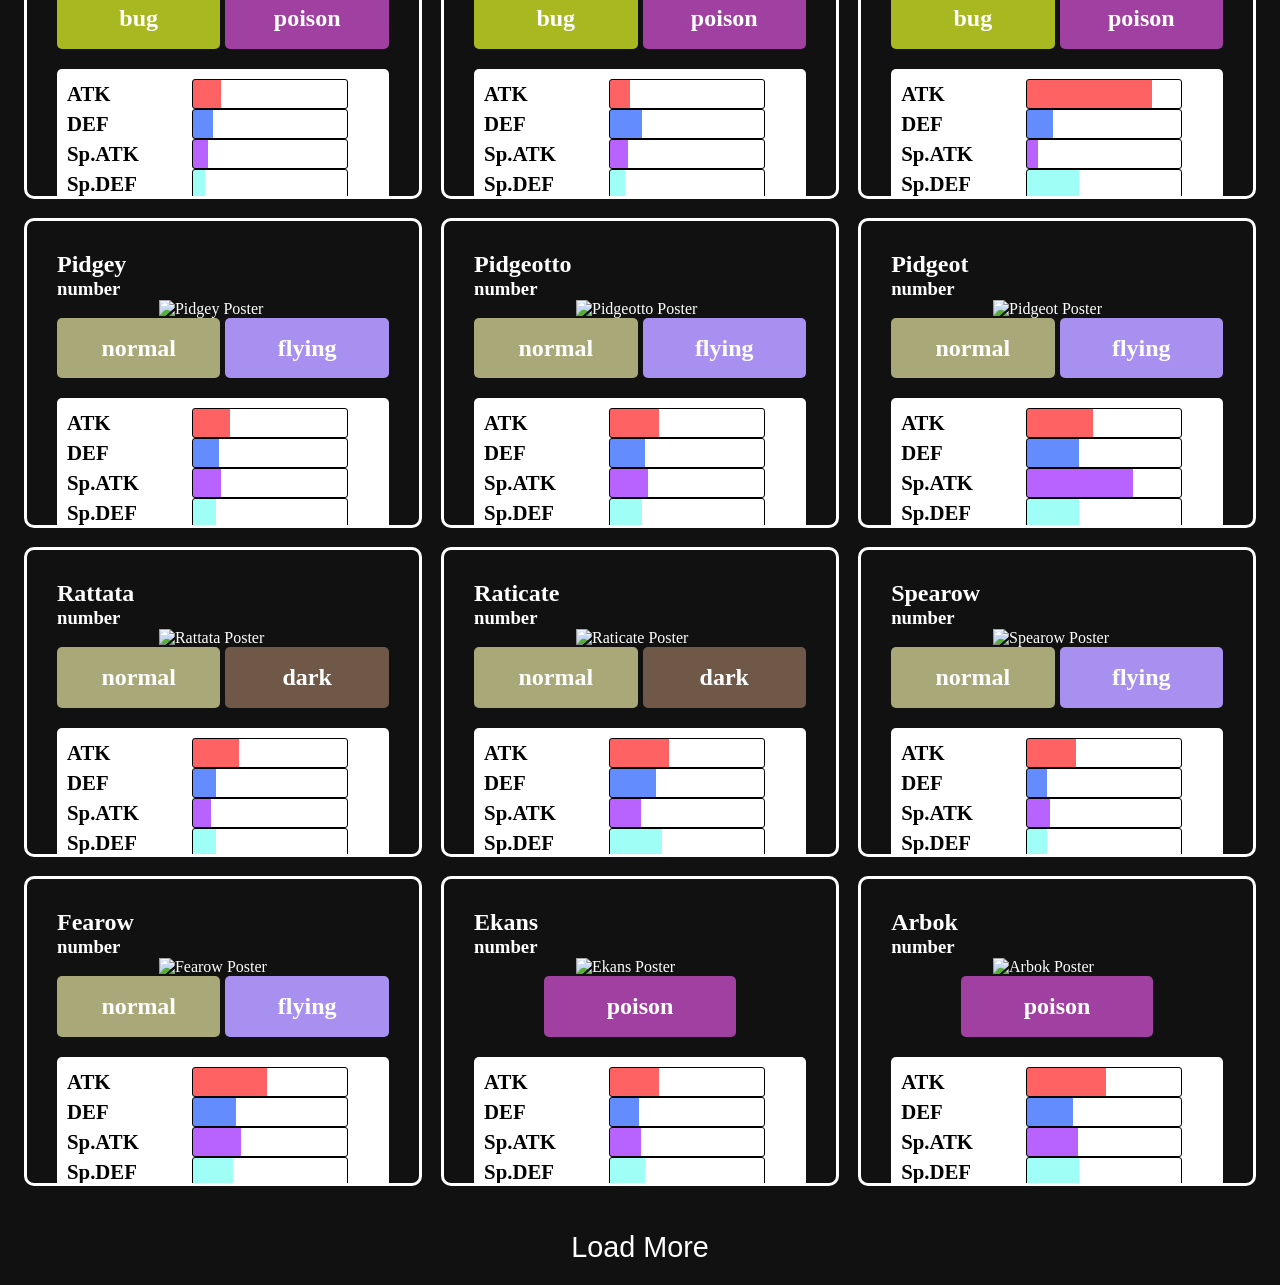
==== commit 58b2dd40: "added result count and pokedex number" ====
--- a/index.html
+++ b/index.html
@@ -20,6 +20,7 @@
       </nav>
     </header>
     <div class = "filter">
+      <h1 id = "result-count">result count</h1>
       <input type = "text" class = "search-box" id = "search-bar" placeholder = "Search" autocomplete = "off">
       <button class = "hover-button"><img src = "assets/filter-solid.png" style = "height:100%; width:30%; background:transparent"/>Filters</button>
       <div class="filter-options">
@@ -82,7 +83,10 @@
     <div id="card-container"></div>
     <div class="card" style="display: none">
       <div class="card-content">
-        <h2></h2>
+        <div class="title">
+          <h2></h2>
+          <h3>number</h3>
+        </div>
         <img src="" alt="TV Show Poster">
         <div class = "type">
           <div class="type1">
@@ -115,7 +119,7 @@
           </div>
         </div>
         <div class="shop">
-          <a target = "_blank" href = "https://www.tcgplayer.com/search/all/product?q=bulbasaur+&view=grid">Buy a card</a>
+          <a target = "_blank" id = "buy-link" href = "https://www.tcgplayer.com/search/all/product?q=bulbasaur+&view=grid">Buy a card</a>
         </div>
       </div>
     </div>
--- a/style.css
+++ b/style.css
@@ -115,7 +115,7 @@
 }
 
 .card.expand {
-  height: clamp(400px, 50vw, 520px);
+  height: clamp(400px, 55vw, 560px);
   width: 100%;
   z-index: 10;
   position: absolute;
@@ -340,4 +340,31 @@
 .stat-box h2 {
   width: 40%;
   font-size: clamp(0.9rem, 1.8vw, 1.3rem);
+}
+
+
+.shop {
+  display:flex;
+  align-items:center;
+  justify-content:center;
+  height:15%;
+}
+
+
+.shop a{ 
+  color:rgb(0, 0, 0);
+  width:70%;
+  height:60%;
+  display:flex;
+  align-items:center;
+  justify-content:center;
+  text-decoration:none;
+  font-weight:bolder;
+  border-radius:20px;
+  opacity:.5;
+}
+
+.shop a:hover {
+  background:rgb(192, 192, 192);
+  opacity:.75;
 }
